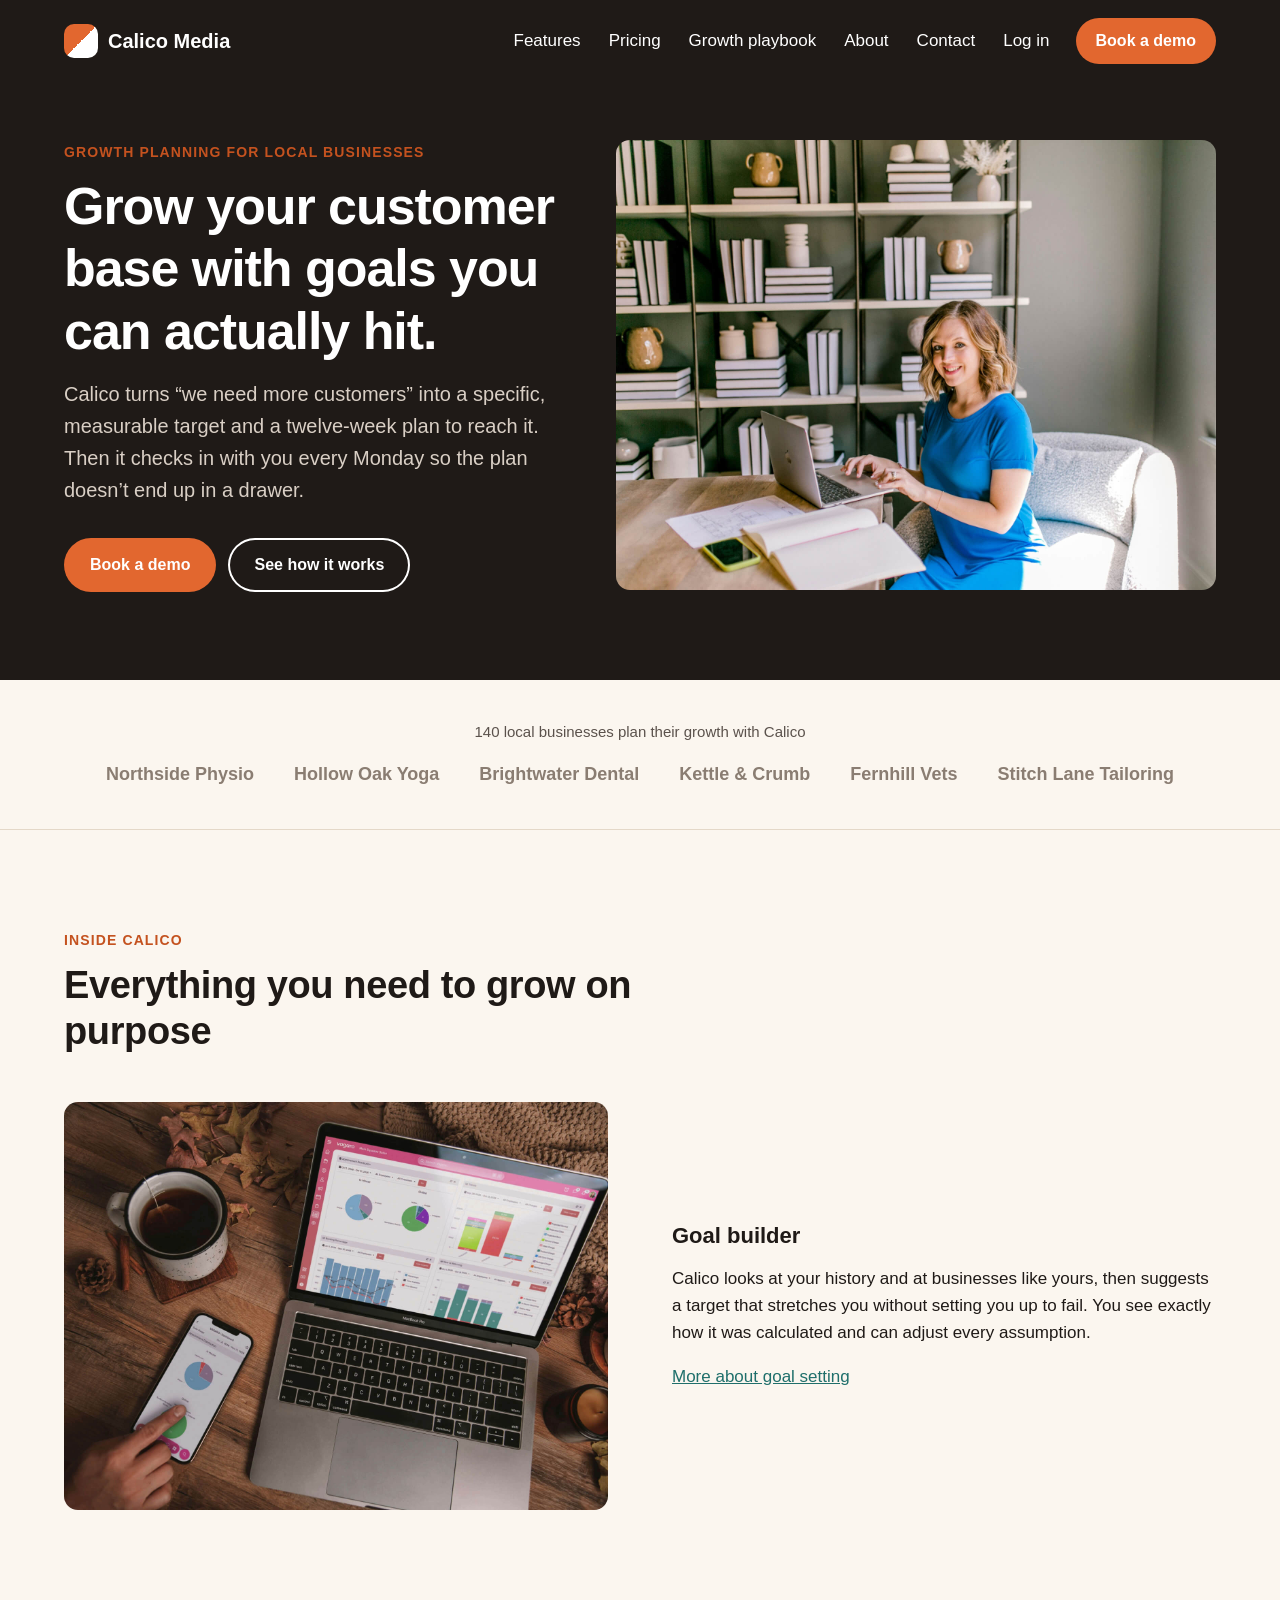
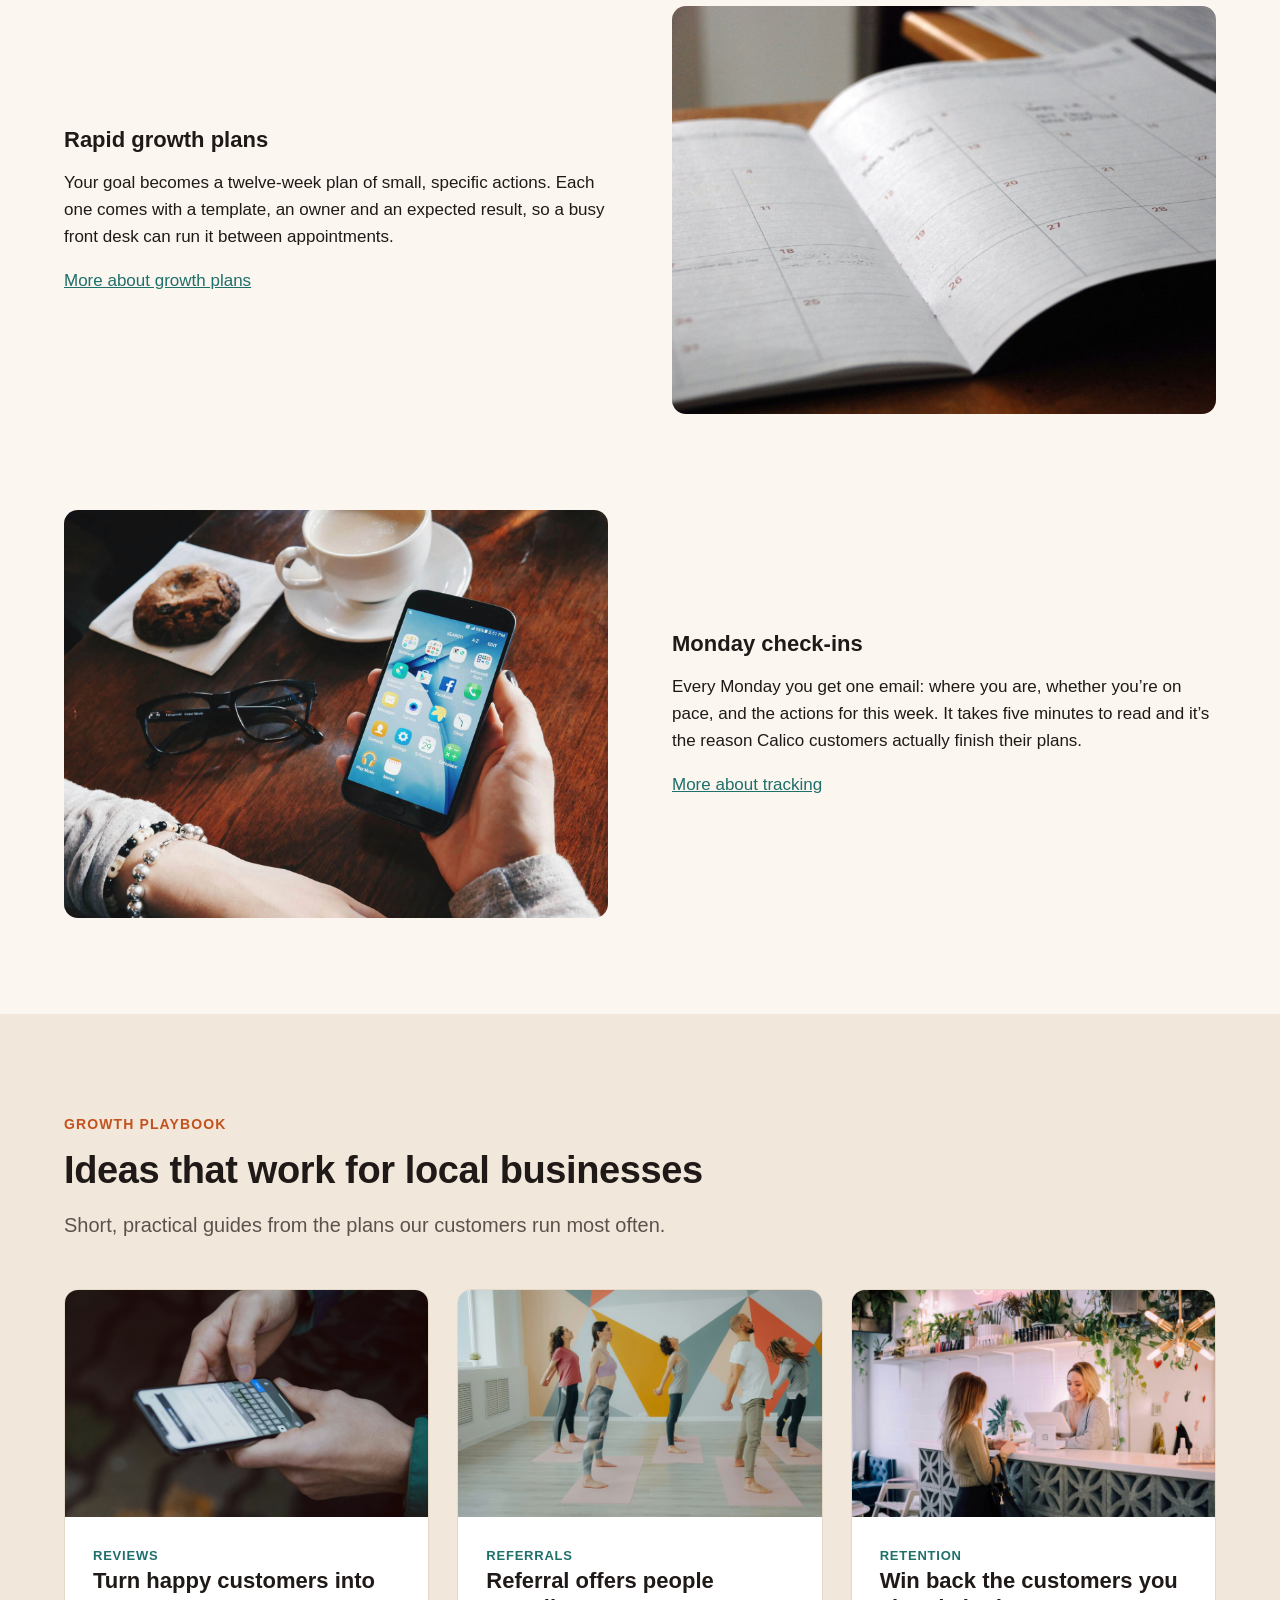
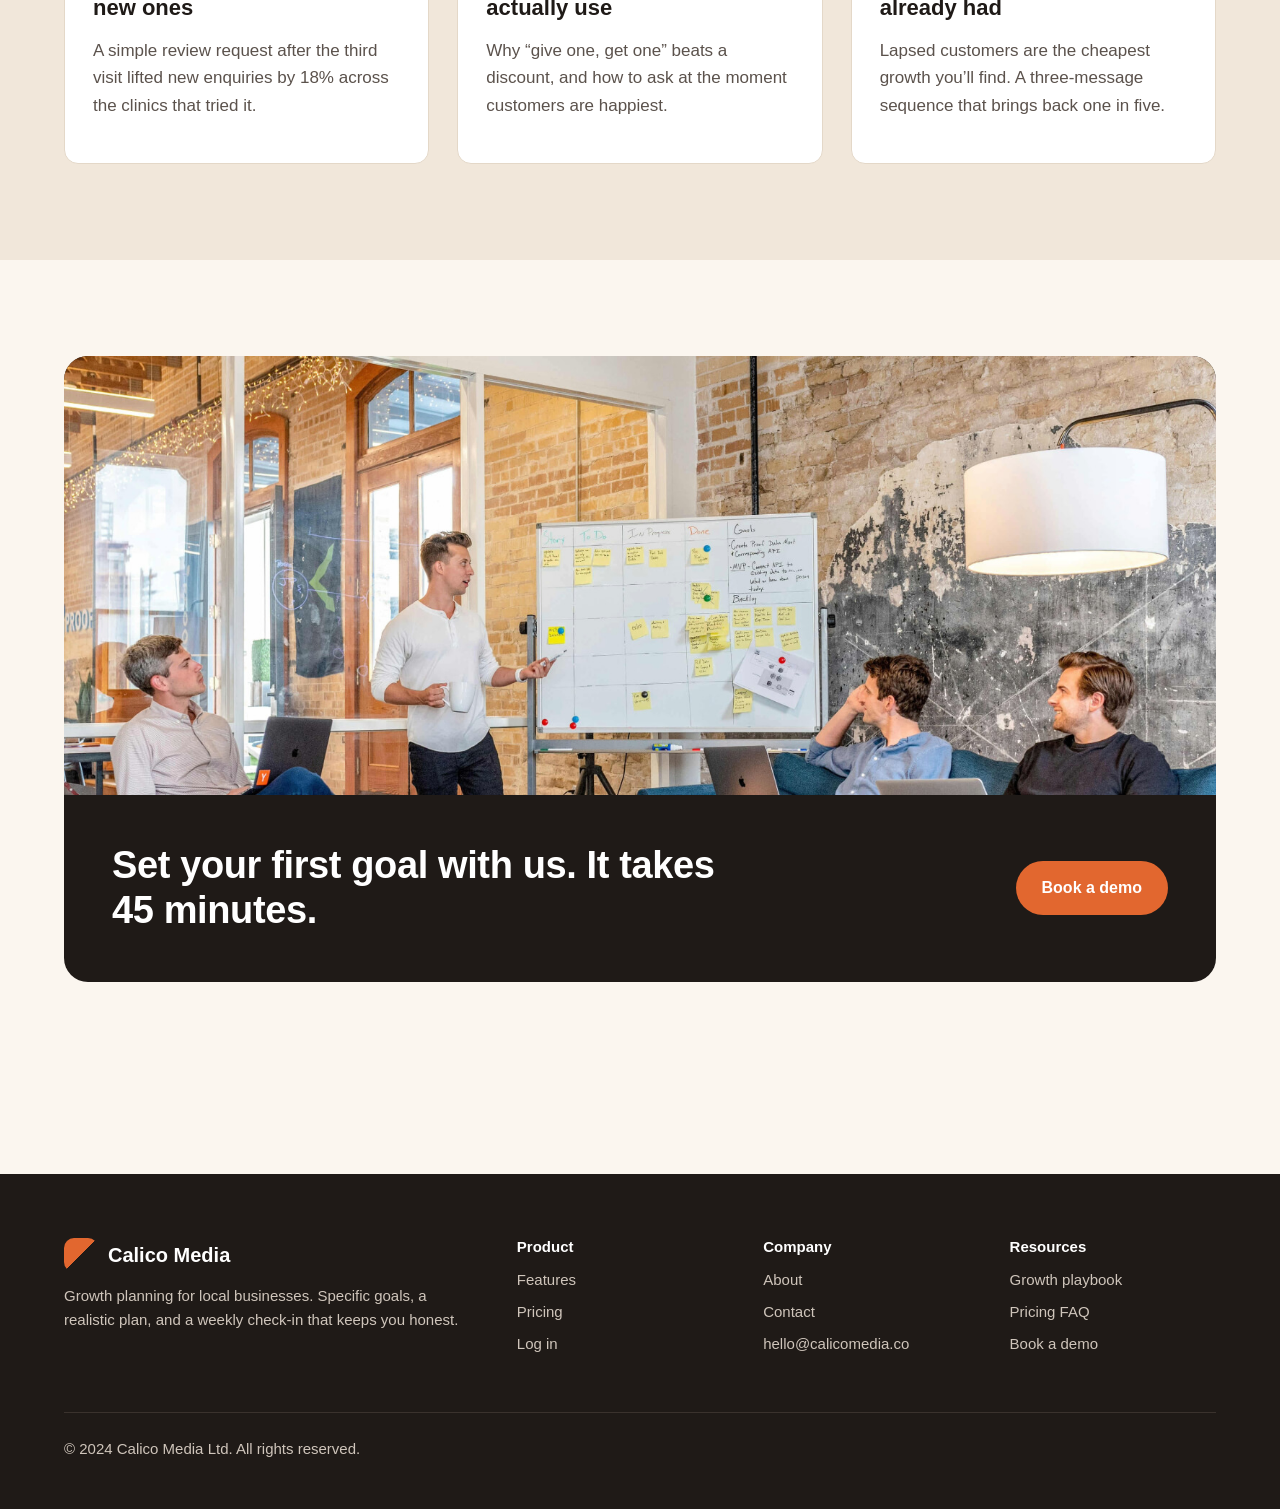
==== public/index.html @ 65c76f30 "feat:decreases to homepage weight" ====
<!DOCTYPE html>
<html lang="en">
<head>
  <meta charset="utf-8">
  <meta name="viewport" content="width=device-width, initial-scale=1">
  <title>Calico Media | Growth planning for local businesses</title>
  <meta name="description" content="Calico helps local businesses grow their customer base with specific, measurable, realistic goals and a rapid growth plan you can run every week.">
  <!-- <link rel="preconnect" href="https://fonts.googleapis.com"> -->
  <!-- <link rel="preconnect" href="https://fonts.gstatic.com" crossorigin> -->
  <!-- <link href="https://fonts.googleapis.com/css2?family=Inter:wght@100;200;300;400;500;600;700;800;900&display=swap" rel="stylesheet"> -->
  <link rel="stylesheet" href="css/styles.css">
</head>
<body>
  <header class="site-header site-header--home">
    <div class="container">
      <a class="logo" href="index.html"><span class="logo-mark"></span>Calico Media</a>
      <nav aria-label="Main">
        <ul class="nav-links">
          <li><a href="features.html">Features</a></li>
          <li><a href="pricing.html">Pricing</a></li>
          <li><a href="#playbook">Growth playbook</a></li>
          <li><a href="about.html">About</a></li>
          <li><a href="contact.html">Contact</a></li>
          <li><a href="https://app.calicomedia.co/login">Log in</a></li>
          <li><a class="btn" href="contact.html">Book a demo</a></li>
        </ul>
      </nav>
    </div>
  </header>

  <main>
    <section class="hero">
      <div class="container hero-inner">
        <div class="hero-text">
          <span class="eyebrow">Growth planning for local businesses</span>
          <h1>Grow your customer base with goals you can actually hit.</h1>
          <p class="lead">Calico turns &ldquo;we need more customers&rdquo; into a specific, measurable target and a twelve-week plan to reach it. Then it checks in with you every Monday so the plan doesn&rsquo;t end up in a drawer.</p>
          <div class="hero-actions">
            <a class="btn" href="contact.html">Book a demo</a>
            <a class="btn btn--ghost" href="features.html">See how it works</a>
          </div>
        </div>
        <div class="hero-media">
          <img 
          class="hero-image" 
          src="images/hero-weekly-plan-1600.jpg" 
          srcset="images/hero-weekly-plan-400.jpg 400w,
                  images/hero-weekly-plan-800.jpg 800w,
                  images/hero-weekly-plan-1200.jpg 1200w,
                  images/hero-weekly-plan-1600.jpg 1600w" 
          
          alt="A business owner at her desk with a laptop and an open planner">
        </div>
      </div>
    </section>

    <section class="trust">
      <div class="container">
        <p>140 local businesses plan their growth with Calico</p>
        <ul class="trust-list">
          <li>Northside Physio</li>
          <li>Hollow Oak Yoga</li>
          <li>Brightwater Dental</li>
          <li>Kettle &amp; Crumb</li>
          <li>Fernhill Vets</li>
          <li>Stitch Lane Tailoring</li>
        </ul>
      </div>
    </section>

    <section class="section">
      <div class="container">
        <div class="section-intro">
          <span class="eyebrow">Inside Calico</span>
          <h2>Everything you need to grow on purpose</h2>
        </div>

        <div class="feature-row">
          <div class="feature-media">
            <img 
            src="images/feature-goal-builder-1600.jpg" 
            srcset="images/feature-goal-builder-400.jpg 400w,
                    images/feature-goal-builder-800.jpg 800w,
                    images/feature-goal-builder-1200.jpg 1200w,
                    images/feature-goal-builder-1600.jpg 1600w" 
            
            loading="lazy" 
            alt="Growth charts on a laptop and phone beside a cup of tea">
          </div>
          <div>
            <h3>Goal builder</h3>
            <p>Calico looks at your history and at businesses like yours, then suggests a target that stretches you without setting you up to fail. You see exactly how it was calculated and can adjust every assumption.</p>
            <a href="features.html">More about goal setting</a>
          </div>
        </div>

        <div class="feature-row feature-row--reverse">
          <div class="feature-media">
            <img
             src="images/feature-growth-plan-1600.jpg"
             srcset="images/feature-growth-plan-400.jpg 400w,
                     images/feature-growth-plan-800.jpg 800w,
                     images/feature-growth-plan-1200.jpg 1200w,
                     images/feature-growth-plan-1600.jpg 1600w" 
             
             loading="lazy" 
             alt="An open planner showing the weeks ahead">
          </div>
          <div>
            <h3>Rapid growth plans</h3>
            <p>Your goal becomes a twelve-week plan of small, specific actions. Each one comes with a template, an owner and an expected result, so a busy front desk can run it between appointments.</p>
            <a href="features.html">More about growth plans</a>
          </div>
        </div>

        <div class="feature-row">
          <div class="feature-media">
            <img 
            src="images/feature-monday-checkin-1600.jpg" 
            srcset="images/feature-monday-checkin-400.jpg 400w,
                    images/feature-monday-checkin-800.jpg 800w,
                    images/feature-monday-checkin-1200.jpg 1200w,
                    images/feature-monday-checkin-1600.jpg 1600w" 
            
            loading="lazy" 
            alt="Checking a phone over coffee on a Monday morning">
          </div>
          <div>
            <h3>Monday check-ins</h3>
            <p>Every Monday you get one email: where you are, whether you&rsquo;re on pace, and the actions for this week. It takes five minutes to read and it&rsquo;s the reason Calico customers actually finish their plans.</p>
            <a href="features.html">More about tracking</a>
          </div>
        </div>
      </div>
    </section>

    <section class="section section--sand" id="playbook">
      <div class="container">
        <div class="section-intro">
          <span class="eyebrow">Growth playbook</span>
          <h2>Ideas that work for local businesses</h2>
          <p class="lead">Short, practical guides from the plans our customers run most often.</p>
        </div>
        <div class="playbook-grid">
          <article class="card">
            <img 
            src="images/playbook-reviews-1600.jpg" 
            srcset="images/playbook-reviews-400.jpg 400w,
                    images/playbook-reviews-800.jpg 800w,
                    images/playbook-reviews-1200.jpg 1200w,
                    images/playbook-reviews-1600.jpg 1600w" 
            
            loading="lazy" 
            alt="A customer typing a review on their phone">
            <div class="card-body">
              <span class="card-tag">Reviews</span>
              <h3>Turn happy customers into new ones</h3>
              <p>A simple review request after the third visit lifted new enquiries by 18% across the clinics that tried it.</p>
            </div>
          </article>
          <article class="card">
            <img 
            src="images/playbook-referrals-1600.jpg" 
            srcset="images/playbook-referrals-400.jpg 400w,
                    images/playbook-referrals-800.jpg 800w,
                    images/playbook-referrals-1200.jpg 1200w,
                    images/playbook-referrals-1600.jpg 1600w"
            
            loading="lazy" 
            alt="A group class stretching together in a yoga studio">
            <div class="card-body">
              <span class="card-tag">Referrals</span>
              <h3>Referral offers people actually use</h3>
              <p>Why &ldquo;give one, get one&rdquo; beats a discount, and how to ask at the moment customers are happiest.</p>
            </div>
          </article>
          <article class="card">
            <img 
            src="images/playbook-rebooking-1600.jpg" 
            srcset="images/playbook-rebooking-400.jpg 400w,
                    images/playbook-rebooking-800.jpg 800w,
                    images/playbook-rebooking-1200.jpg 1200w,
                    images/playbook-rebooking-1600.jpg 1600w"
            
            loading="lazy" 
            alt="A customer at the front desk booking her next visit">
            <div class="card-body">
              <span class="card-tag">Retention</span>
              <h3>Win back the customers you already had</h3>
              <p>Lapsed customers are the cheapest growth you&rsquo;ll find. A three-message sequence that brings back one in five.</p>
            </div>
          </article>
        </div>
      </div>
    </section>

    <section class="section">
      <div class="container">
        <div class="cta-band">
          <img 
          src="images/team-workshop-1600.jpg" 
          srcset="images/team-workshop-400.jpg 400w,
                  images/team-workshop-800.jpg 800w,
                  images/team-workshop-1200.jpg 1200w,
                  images/team-workshop-1600.jpg 1600w"
          
          loading="lazy" 
          alt="The Calico Media team planning around a whiteboard">
          <div class="cta-body">
            <h2>Set your first goal with us. It takes 45 minutes.</h2>
            <a class="btn" href="contact.html">Book a demo</a>
          </div>
        </div>
      </div>
    </section>
  </main>

  <footer class="site-footer">
    <div class="container">
      <div class="footer-grid">
        <div>
          <a class="logo" href="index.html"><span class="logo-mark"></span>Calico Media</a>
          <p>Growth planning for local businesses. Specific goals, a realistic plan, and a weekly check-in that keeps you honest.</p>
        </div>
        <div>
          <h4>Product</h4>
          <ul>
            <li><a href="features.html">Features</a></li>
            <li><a href="pricing.html">Pricing</a></li>
            <li><a href="https://app.calicomedia.co/login">Log in</a></li>
          </ul>
        </div>
        <div>
          <h4>Company</h4>
          <ul>
            <li><a href="about.html">About</a></li>
            <li><a href="contact.html">Contact</a></li>
            <li><a href="mailto:hello@calicomedia.co">hello@calicomedia.co</a></li>
          </ul>
        </div>
        <div>
          <h4>Resources</h4>
          <ul>
            <li><a href="index.html#playbook">Growth playbook</a></li>
            <li><a href="pricing.html#faq">Pricing FAQ</a></li>
            <li><a href="contact.html">Book a demo</a></li>
          </ul>
        </div>
      </div>
      <div class="footer-bottom">
        <p>&copy; 2024 Calico Media Ltd. All rights reserved.</p>
      </div>
    </div>
  </footer>
</body>
</html>
---- public/css/styles.css ----
/* Calico Media marketing site */

@font-face {
  font-family: 'Inter';
  src: url('/Fonts/Inter-VariableFont_opsz,wght.ttf'),
       url('/Fonts/Inter-Italic-VariableFont_opsz,wght.ttf');
  font-weight: normal;
  font-style: normal;
}

/* Work-Experience-1\public\Fonts\Inter-VariableFont_opsz,wght.ttf */

:root {
  --ink: #1f1a17;
  --ink-soft: #5b524c;
  --cream: #fbf6ef;
  --sand: #f1e7da;
  --white: #ffffff;
  --orange: #e2672f;
  --orange-dark: #c4521f;
  --teal: #1f6f6b;
  --line: #e4d8c8;
  --radius: 14px;
}

*,
*::before,
*::after {
  box-sizing: border-box;
}

body {
  margin: 0;
  font-family: 'Inter', sans-serif;
  font-weight: 400;
  font-size: 17px;
  line-height: 1.6;
  color: var(--ink);
  background: var(--cream);
}

h1,
h2,
h3,
h4 {
  font-weight: 700;
  line-height: 1.2;
  margin: 0 0 16px;
}

h1 {
  font-size: 52px;
  letter-spacing: -0.02em;
}

h2 {
  font-size: 38px;
  letter-spacing: -0.01em;
}

h3 {
  font-size: 22px;
}

p {
  margin: 0 0 16px;
}

a {
  color: var(--teal);
}

img {
  max-width: 100%;
}

.container {
  max-width: 1200px;
  margin: 0 auto;
  padding: 0 24px;
}

.section {
  padding: 96px 0;
}

.section--sand {
  background: var(--sand);
}

.eyebrow {
  display: inline-block;
  font-size: 14px;
  font-weight: 700;
  letter-spacing: 0.08em;
  text-transform: uppercase;
  color: var(--orange-dark);
  margin-bottom: 12px;
}

.lead {
  font-size: 20px;
  color: var(--ink-soft);
  max-width: 640px;
}

.section-intro {
  max-width: 680px;
  margin-bottom: 48px;
}

.btn {
  display: inline-block;
  padding: 14px 26px;
  border-radius: 999px;
  background: var(--orange);
  color: var(--white);
  font-weight: 700;
  text-decoration: none;
  border: 0;
  font-size: 16px;
  font-family: inherit;
  cursor: pointer;
}

.btn:hover {
  background: var(--orange-dark);
}

.btn--ghost {
  background: transparent;
  color: inherit;
  box-shadow: inset 0 0 0 2px currentColor;
}

.btn--ghost:hover {
  background: rgba(255, 255, 255, 0.1);
}

/* Header */

.site-header {
  background: var(--white);
  border-bottom: 1px solid var(--line);
}

.site-header .container {
  display: flex;
  flex-wrap: wrap;
  align-items: center;
  justify-content: space-between;
  gap: 12px 32px;
  padding-top: 18px;
  padding-bottom: 18px;
}

.logo {
  display: flex;
  align-items: center;
  gap: 10px;
  flex-shrink: 0;
  font-size: 20px;
  font-weight: 700;
  color: var(--ink);
  text-decoration: none;
}

.logo-mark {
  width: 34px;
  height: 34px;
  border-radius: 10px;
  background: linear-gradient(135deg, var(--orange) 0%, var(--orange) 50%, var(--ink) 50%, var(--ink) 100%);
}

.nav-links {
  display: flex;
  flex-wrap: wrap;
  align-items: center;
  gap: 8px 28px;
  list-style: none;
  margin: 0;
  padding: 0;
}

.nav-links a {
  color: var(--ink);
  text-decoration: none;
}

.nav-links a:hover,
.nav-links a[aria-current='page'] {
  color: var(--orange-dark);
}

.site-header--home {
  background: var(--ink);
  border-bottom: 0;
}

.site-header--home .logo,
.site-header--home .nav-links a {
  color: var(--white);
}

.site-header--home .logo-mark {
  background: linear-gradient(135deg, var(--orange) 0%, var(--orange) 50%, var(--white) 50%, var(--white) 100%);
}

.site-header--home .container {
  flex-wrap: nowrap;
}

.site-header--home nav {
  min-width: 0;
}

.site-header--home .nav-links {
  flex-wrap: nowrap;
  gap: 0;
}

.site-header--home .nav-links li {
  min-width: 0;
}

.site-header--home .nav-links a {
  display: block;
  padding: 0 14px;
  white-space: nowrap;
}

.site-header--home .nav-links li:last-child {
  flex-shrink: 0;
}

.site-header--home .nav-links .btn {
  margin-left: 12px;
  padding: 10px 20px;
}

/* Home hero */

.hero {
  background: var(--ink);
  color: var(--white);
  padding: 56px 0 88px;
}

.hero-inner {
  display: flex;
  align-items: center;
  gap: 56px;
}

.hero-text {
  flex: 1;
}

.hero-text .lead {
  color: #d9cfc5;
}

.hero-actions {
  display: flex;
  flex-wrap: wrap;
  gap: 12px;
  margin-top: 32px;
}

.hero-media {
  width: 600px;
  flex-shrink: 0;
}

.hero-image {
  width: 100%;
  aspect-ratio: 4 / 3;
  object-fit: cover;
  border-radius: var(--radius);
  display: block;
}

/* Trust strip */

.trust {
  padding: 40px 0;
  border-bottom: 1px solid var(--line);
  text-align: center;
}

.trust p {
  color: var(--ink-soft);
  font-size: 15px;
}

.trust-list {
  display: flex;
  flex-wrap: wrap;
  justify-content: center;
  gap: 12px 40px;
  list-style: none;
  margin: 0;
  padding: 0;
  font-weight: 700;
  font-size: 18px;
  color: #8a7d72;
}

/* Steps */

.steps {
  display: grid;
  grid-template-columns: repeat(auto-fit, minmax(240px, 1fr));
  gap: 24px;
}

.step {
  background: var(--white);
  border: 1px solid var(--line);
  border-radius: var(--radius);
  padding: 32px;
}

.step-number {
  display: inline-flex;
  align-items: center;
  justify-content: center;
  width: 40px;
  height: 40px;
  border-radius: 50%;
  background: var(--sand);
  color: var(--orange-dark);
  font-weight: 700;
  margin-bottom: 16px;
}

/* Check list */

.check-list {
  list-style: none;
  margin: 24px 0 0;
  padding: 0;
}

.check-list li {
  position: relative;
  padding-left: 32px;
  margin-bottom: 14px;
}

.check-list li::before {
  content: '';
  position: absolute;
  left: 0;
  top: 6px;
  width: 16px;
  height: 16px;
  border-radius: 50%;
  background: var(--teal);
  box-shadow: inset 0 0 0 4px #cfe6e4;
}

/* FAQ */

.faq {
  max-width: 820px;
}

.faq details {
  border-top: 1px solid var(--line);
  padding: 20px 0;
}

.faq details:last-child {
  border-bottom: 1px solid var(--line);
}

.faq summary {
  font-weight: 700;
  font-size: 19px;
  cursor: pointer;
}

.faq details p {
  margin-top: 12px;
  color: var(--ink-soft);
}

/* Feature rows */

.feature-row {
  display: grid;
  grid-template-columns: 1fr 1fr;
  gap: 64px;
  align-items: center;
  margin-bottom: 96px;
}

.feature-row:last-child {
  margin-bottom: 0;
}

.feature-row--reverse .feature-media {
  order: 2;
}

.feature-media img {
  display: block;
  width: 100%;
  aspect-ratio: 4 / 3;
  object-fit: cover;
  border-radius: var(--radius);
}

/* Playbook */

.playbook-grid {
  display: grid;
  grid-template-columns: repeat(auto-fit, minmax(300px, 1fr));
  gap: 28px;
}

/* Card grid */

.card-grid {
  display: grid;
  grid-template-columns: repeat(3, 1fr);
  gap: 28px;
}

.card {
  background: var(--white);
  border: 1px solid var(--line);
  border-radius: var(--radius);
  overflow: hidden;
}

.card img {
  display: block;
  width: 100%;
  aspect-ratio: 16 / 10;
  object-fit: cover;
}

.card-body {
  padding: 24px 28px 28px;
}

.card-body p {
  color: var(--ink-soft);
}

.card-tag {
  font-size: 13px;
  font-weight: 700;
  text-transform: uppercase;
  letter-spacing: 0.06em;
  color: var(--teal);
}

.icon-dot {
  width: 44px;
  height: 44px;
  border-radius: 12px;
  background: var(--sand);
  margin-bottom: 18px;
  position: relative;
}

.icon-dot::after {
  content: '';
  position: absolute;
  inset: 13px;
  border-radius: 50%;
  background: var(--orange);
}

/* CTA band */

.cta-band {
  background: var(--ink);
  color: var(--white);
  border-radius: 24px;
  overflow: hidden;
}

.cta-band img {
  display: block;
  width: 100%;
  aspect-ratio: 21 / 8;
  object-fit: cover;
}

.cta-body {
  padding: 48px;
  display: flex;
  flex-wrap: wrap;
  align-items: center;
  justify-content: space-between;
  gap: 24px;
}

.cta-body h2 {
  margin: 0;
  max-width: 620px;
}

/* Page header (inner pages) */

.page-header {
  padding: 80px 0 56px;
  border-bottom: 1px solid var(--line);
}

/* Pricing */

.pricing-grid {
  display: grid;
  grid-template-columns: repeat(auto-fit, minmax(260px, 1fr));
  gap: 24px;
  align-items: stretch;
}

.pricing-card {
  background: var(--white);
  border: 1px solid var(--line);
  border-radius: var(--radius);
  padding: 36px 32px;
  display: flex;
  flex-direction: column;
}

.pricing-card--featured {
  border: 2px solid var(--orange);
  box-shadow: 0 24px 48px rgba(226, 103, 47, 0.14);
}

.plan-badge {
  align-self: flex-start;
  font-size: 13px;
  font-weight: 700;
  background: var(--orange);
  color: var(--white);
  border-radius: 999px;
  padding: 4px 12px;
  margin-bottom: 16px;
}

.price {
  font-size: 48px;
  font-weight: 700;
  margin: 8px 0 4px;
}

.price small {
  font-size: 17px;
  font-weight: 400;
  color: var(--ink-soft);
}

.pricing-card .check-list {
  flex: 1;
  margin-bottom: 28px;
}

.pricing-card .btn {
  text-align: center;
}

.pricing-note {
  margin-top: 32px;
  color: var(--ink-soft);
  font-size: 15px;
}

/* About */

.stats {
  display: grid;
  grid-template-columns: repeat(auto-fit, minmax(160px, 1fr));
  gap: 16px;
}

.stat {
  background: var(--white);
  border: 1px solid var(--line);
  border-radius: var(--radius);
  padding: 28px 20px;
}

.stat-number {
  display: block;
  font-size: 48px;
  font-weight: 700;
  color: var(--orange-dark);
}

.stat-label {
  display: block;
  font-size: 15px;
  color: var(--ink-soft);
}

.prose {
  max-width: 720px;
}

.team-grid {
  display: grid;
  grid-template-columns: repeat(auto-fit, minmax(220px, 1fr));
  gap: 24px;
}

.person {
  background: var(--white);
  border: 1px solid var(--line);
  border-radius: var(--radius);
  padding: 28px;
}

.avatar {
  width: 56px;
  height: 56px;
  border-radius: 50%;
  background: var(--sand);
  color: var(--orange-dark);
  display: flex;
  align-items: center;
  justify-content: center;
  font-weight: 700;
  margin-bottom: 16px;
}

.person p {
  color: var(--ink-soft);
  font-size: 15px;
  margin: 0;
}

/* Contact */

.contact-layout {
  display: grid;
  grid-template-columns: 3fr 2fr;
  gap: 64px;
}

.contact-form label {
  display: block;
  font-weight: 700;
  margin-bottom: 6px;
}

.contact-form input,
.contact-form textarea {
  display: block;
  width: 100%;
  font: inherit;
  padding: 12px 14px;
  border: 1px solid var(--line);
  border-radius: 10px;
  background: var(--white);
  margin-bottom: 20px;
}

.contact-form textarea {
  min-height: 160px;
  resize: vertical;
}

.form-status {
  margin-top: 16px;
  font-weight: 700;
}

.form-status--success {
  color: var(--teal);
}

.form-status--error {
  color: #b3261e;
}

.contact-aside {
  background: var(--white);
  border: 1px solid var(--line);
  border-radius: var(--radius);
  padding: 32px;
  align-self: start;
}

.contact-aside h3 {
  font-size: 18px;
  margin-top: 24px;
  margin-bottom: 6px;
}

.contact-aside h3:first-child {
  margin-top: 0;
}

.contact-aside p {
  color: var(--ink-soft);
  margin: 0;
}

/* Footer */

.site-footer {
  background: var(--ink);
  color: #cfc5bb;
  padding: 64px 0 32px;
  margin-top: 96px;
  font-size: 15px;
}

.footer-grid {
  display: grid;
  grid-template-columns: 2fr 1fr 1fr 1fr;
  gap: 40px;
}

.site-footer h4 {
  color: var(--white);
  font-size: 15px;
  margin-bottom: 12px;
}

.site-footer ul {
  list-style: none;
  margin: 0;
  padding: 0;
}

.site-footer li {
  margin-bottom: 8px;
}

.site-footer a {
  color: #cfc5bb;
  text-decoration: none;
}

.site-footer a:hover {
  color: var(--white);
}

.site-footer .logo {
  color: var(--white);
  margin-bottom: 12px;
}

.footer-bottom {
  border-top: 1px solid #3a322d;
  margin-top: 48px;
  padding-top: 24px;
}

@media (max-width: 980px) {
  .hero-inner {
    flex-direction: column-reverse;
  }

  .hero-media {
    width: 100%;
  }

  .site-header--home .nav-links {
    justify-content: center;
  }

  .site-header--home .container {
    flex-wrap: wrap;
  }

  .site-header--home .nav-links a {
    padding: 8px 14px;
  }
  
  .site-header--home .nav-links {
    flex-wrap: wrap;
  }
}

@media (max-width: 768px) {
  h1 {
    font-size: 40px;
  }

  h2 {
    font-size: 30px;
  }

  .section {
    padding: 64px 0;
  }

  .feature-row {
    grid-template-columns: 1fr;
    gap: 32px;
    margin-bottom: 64px;
  }

  .feature-row--reverse .feature-media {
    order: 0;
  }

  .card-grid {
    grid-template-columns: repeat(2, 1fr);
  }

  .contact-layout {
    grid-template-columns: 1fr;
    gap: 40px;
  }

  .footer-grid {
    grid-template-columns: 1fr 1fr;
  }

  /* .playbook-grid {
    display: flex;
    flex-direction: column;
  } */

  .card-tag {
    display: flex;
    margin-bottom: 8px;
  }
}

@media (max-width: 480px) {
  h1 {
    font-size: 34px;
  }

  .card-grid {
    grid-template-columns: 1fr;
  }

  .cta-body {
    padding: 32px 24px;
  }

  .footer-grid {
    grid-template-columns: 1fr;
  }
}
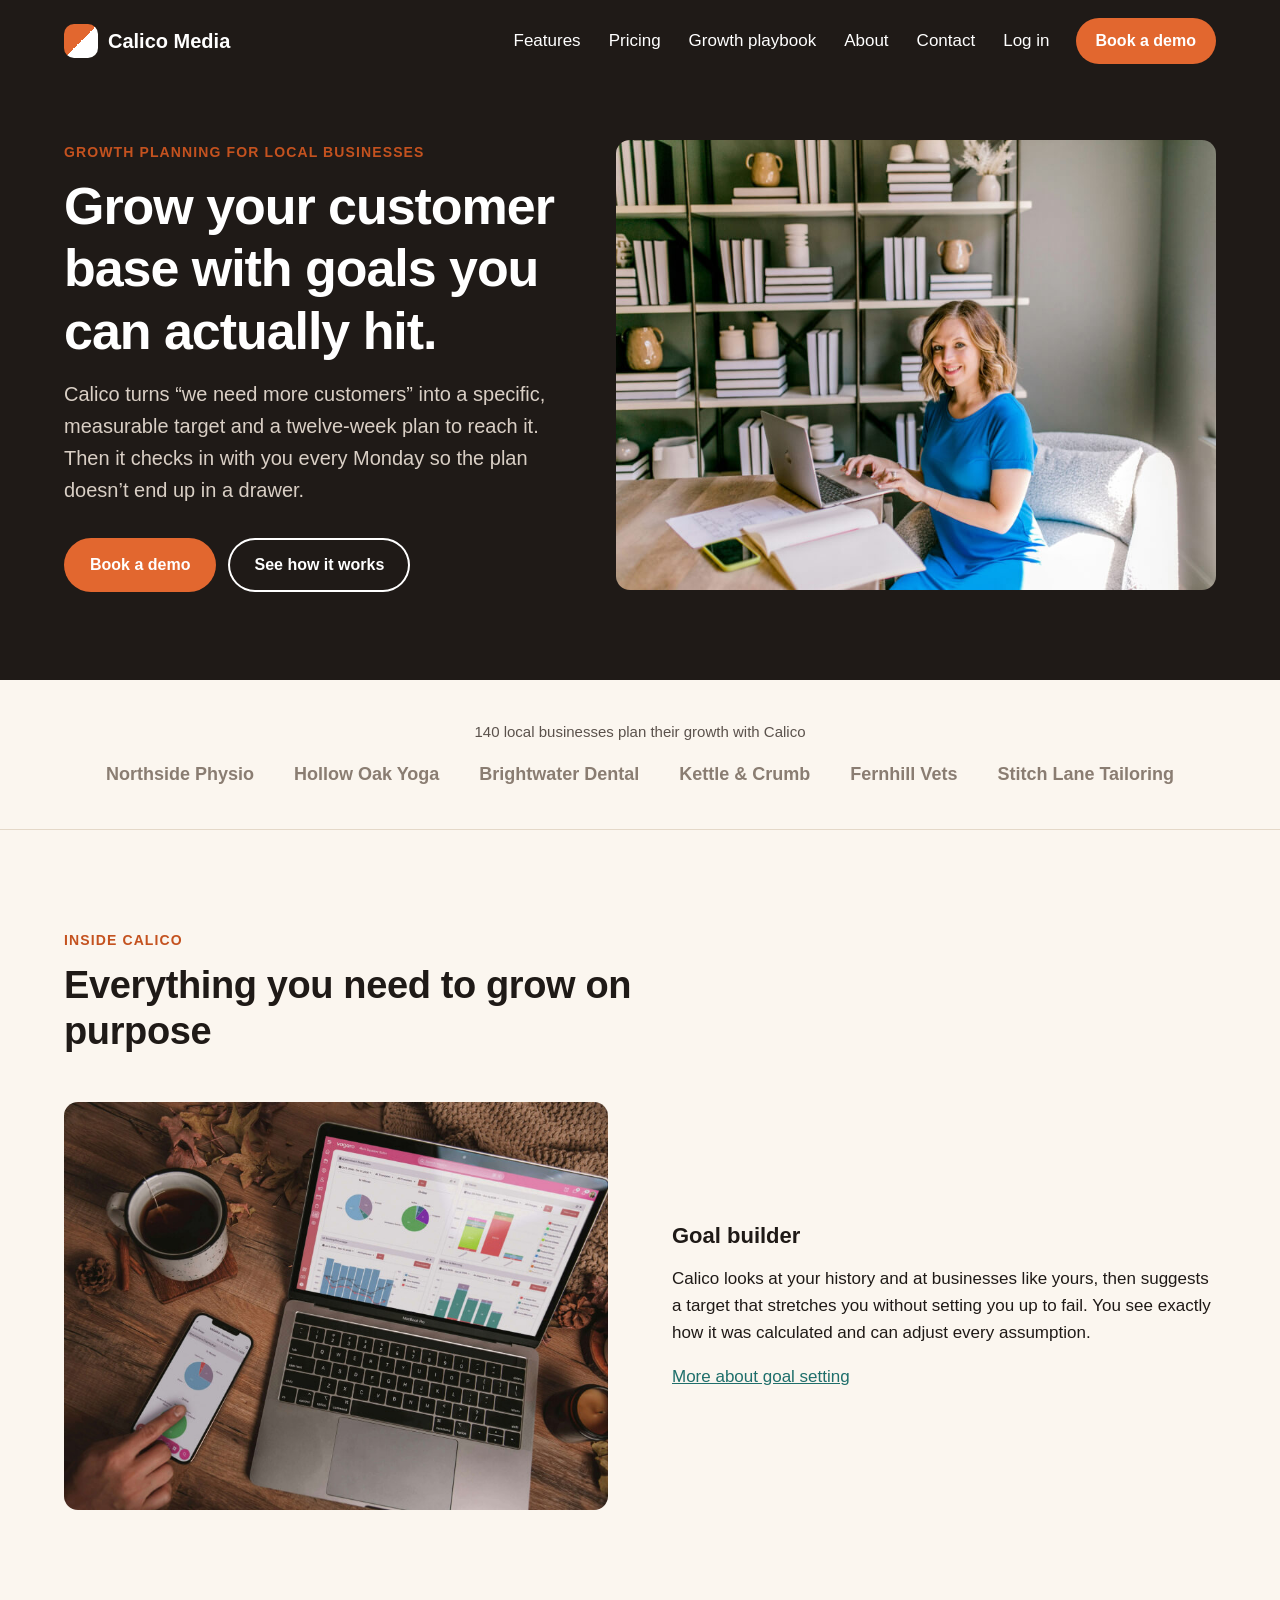
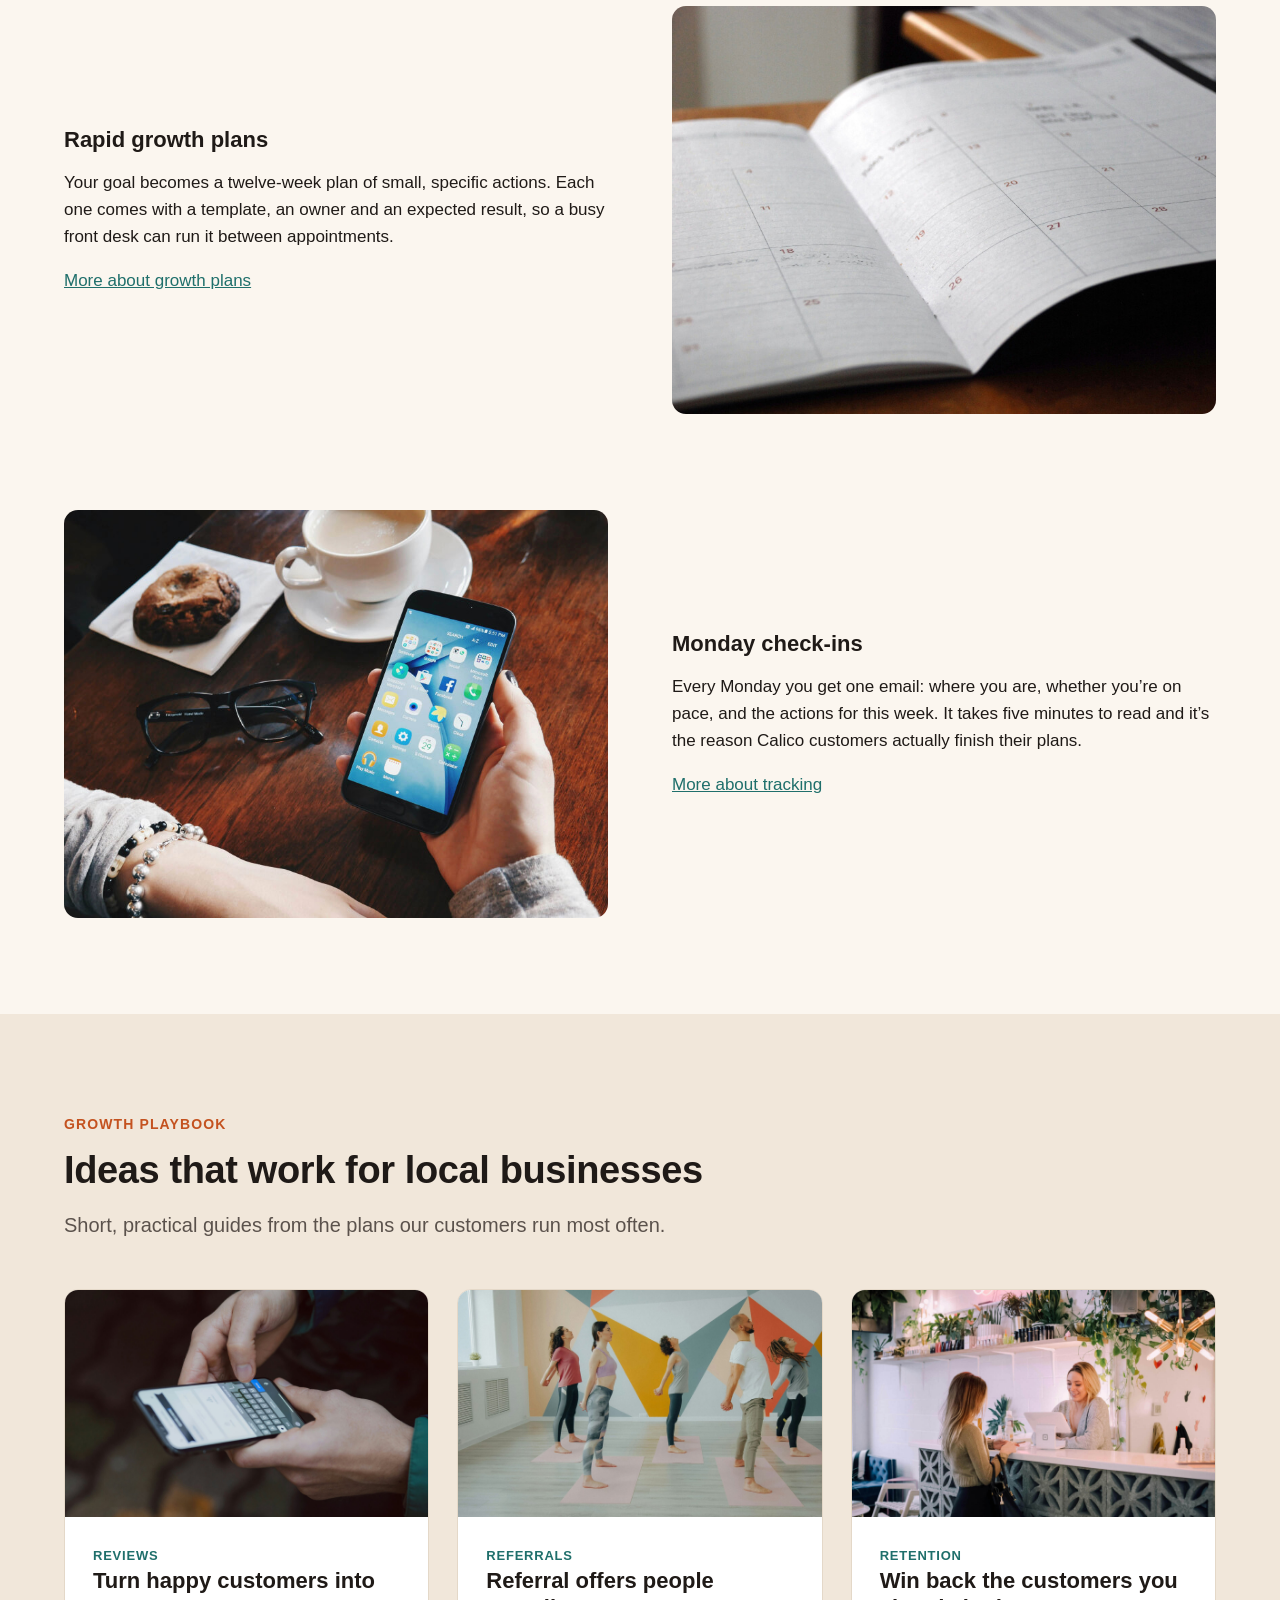
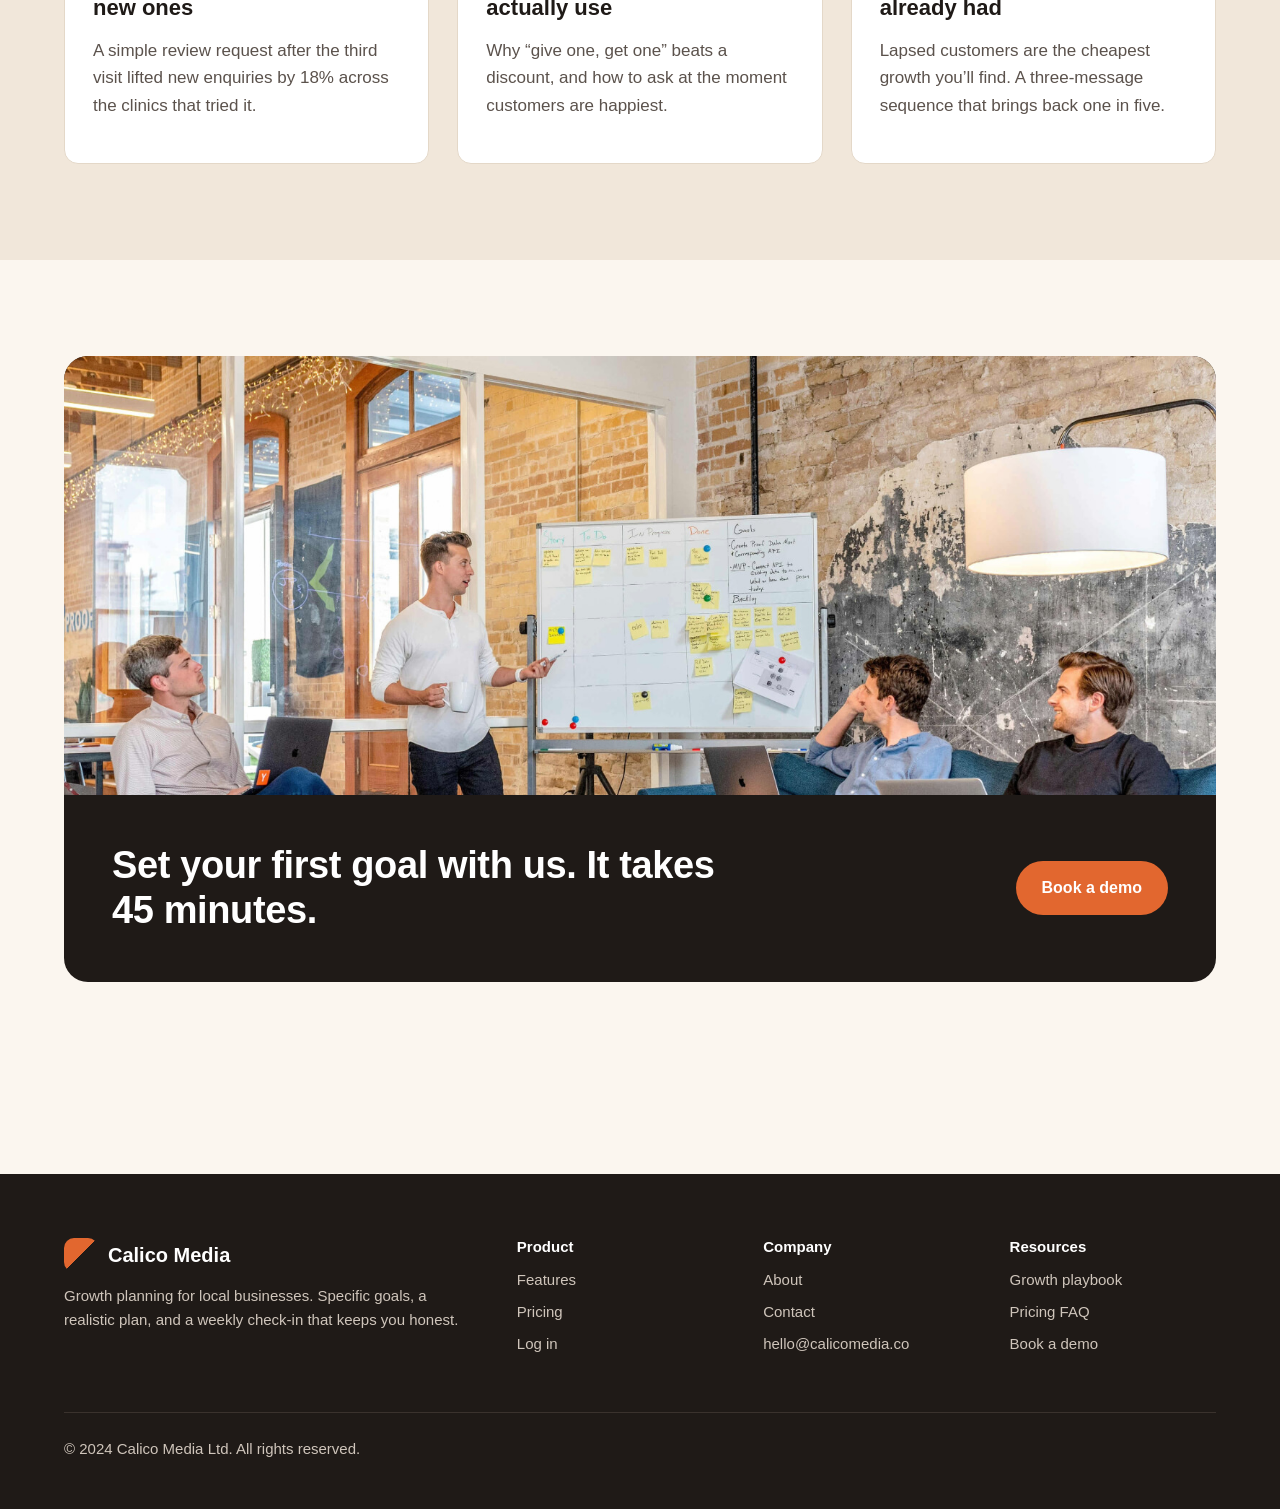
==== commit 52a0d519: "feat: renamed honeypot and fixed button" ====
--- a/public/index.html
+++ b/public/index.html
@@ -48,7 +48,7 @@
                   images/hero-weekly-plan-800.jpg 800w,
                   images/hero-weekly-plan-1200.jpg 1200w,
                   images/hero-weekly-plan-1600.jpg 1600w" 
-          
+          sizes="(max-width: 768px) 100vw, 600px"
           alt="A business owner at her desk with a laptop and an open planner">
         </div>
       </div>
@@ -83,7 +83,7 @@
                     images/feature-goal-builder-800.jpg 800w,
                     images/feature-goal-builder-1200.jpg 1200w,
                     images/feature-goal-builder-1600.jpg 1600w" 
-            
+            sizes="(max-width: 768px) 100vw, 568px"
             loading="lazy" 
             alt="Growth charts on a laptop and phone beside a cup of tea">
           </div>
@@ -102,7 +102,7 @@
                      images/feature-growth-plan-800.jpg 800w,
                      images/feature-growth-plan-1200.jpg 1200w,
                      images/feature-growth-plan-1600.jpg 1600w" 
-             
+             sizes="(max-width: 768px) 100vw, 568px"
              loading="lazy" 
              alt="An open planner showing the weeks ahead">
           </div>
@@ -121,7 +121,7 @@
                     images/feature-monday-checkin-800.jpg 800w,
                     images/feature-monday-checkin-1200.jpg 1200w,
                     images/feature-monday-checkin-1600.jpg 1600w" 
-            
+            sizes="(max-width: 768px) 100vw, 568px"
             loading="lazy" 
             alt="Checking a phone over coffee on a Monday morning">
           </div>
@@ -149,7 +149,7 @@
                     images/playbook-reviews-800.jpg 800w,
                     images/playbook-reviews-1200.jpg 1200w,
                     images/playbook-reviews-1600.jpg 1600w" 
-            
+            sizes="(max-width: 768px) 100vw"
             loading="lazy" 
             alt="A customer typing a review on their phone">
             <div class="card-body">
@@ -165,7 +165,7 @@
                     images/playbook-referrals-800.jpg 800w,
                     images/playbook-referrals-1200.jpg 1200w,
                     images/playbook-referrals-1600.jpg 1600w"
-            
+            sizes="(max-width: 768px) 100vw"
             loading="lazy" 
             alt="A group class stretching together in a yoga studio">
             <div class="card-body">
@@ -181,7 +181,7 @@
                     images/playbook-rebooking-800.jpg 800w,
                     images/playbook-rebooking-1200.jpg 1200w,
                     images/playbook-rebooking-1600.jpg 1600w"
-            
+            sizes="(max-width: 768px) 100vw"
             loading="lazy" 
             alt="A customer at the front desk booking her next visit">
             <div class="card-body">
@@ -203,7 +203,7 @@
                   images/team-workshop-800.jpg 800w,
                   images/team-workshop-1200.jpg 1200w,
                   images/team-workshop-1600.jpg 1600w"
-          
+          sizes="(max-width: 768px) 100vw"
           loading="lazy" 
           alt="The Calico Media team planning around a whiteboard">
           <div class="cta-body">
--- a/public/css/styles.css
+++ b/public/css/styles.css
@@ -704,6 +704,10 @@
   margin: 0;
 }
 
+#website {
+  display: none;
+}
+
 /* Footer */
 
 .site-footer {
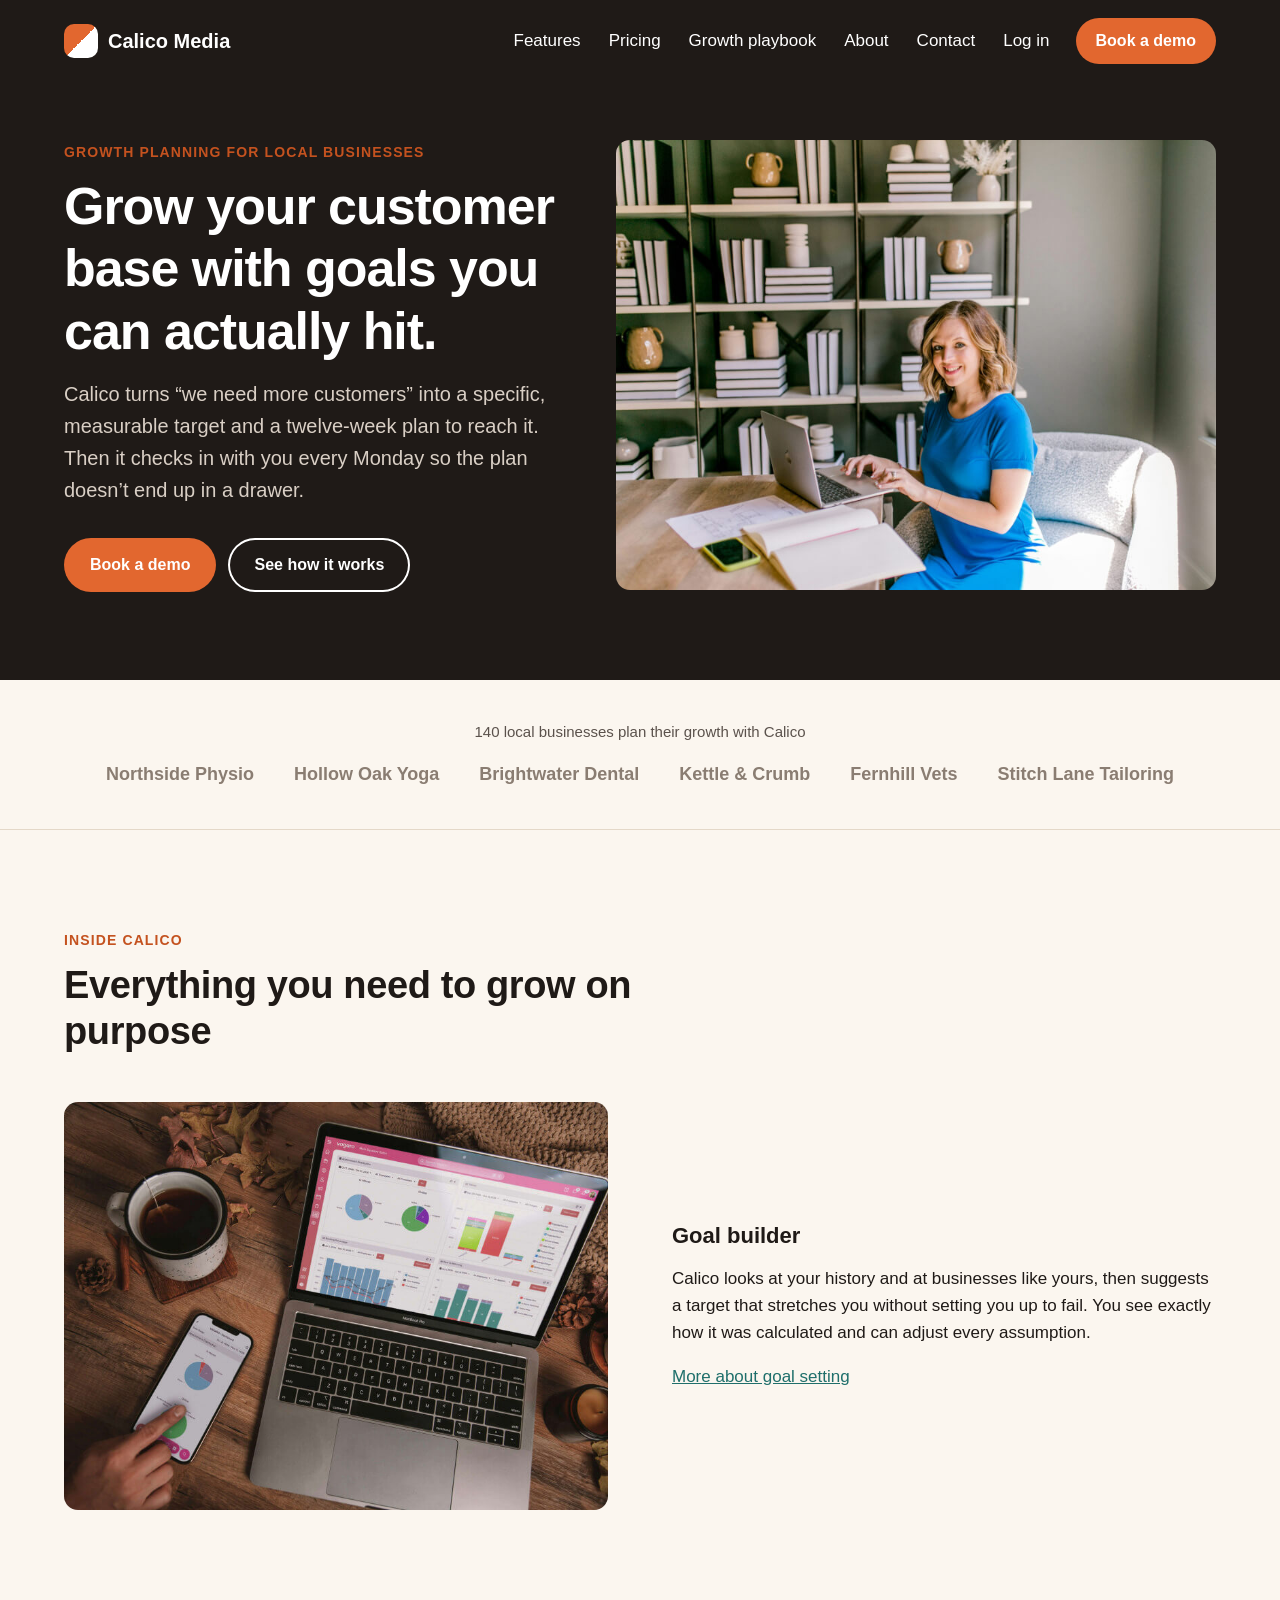
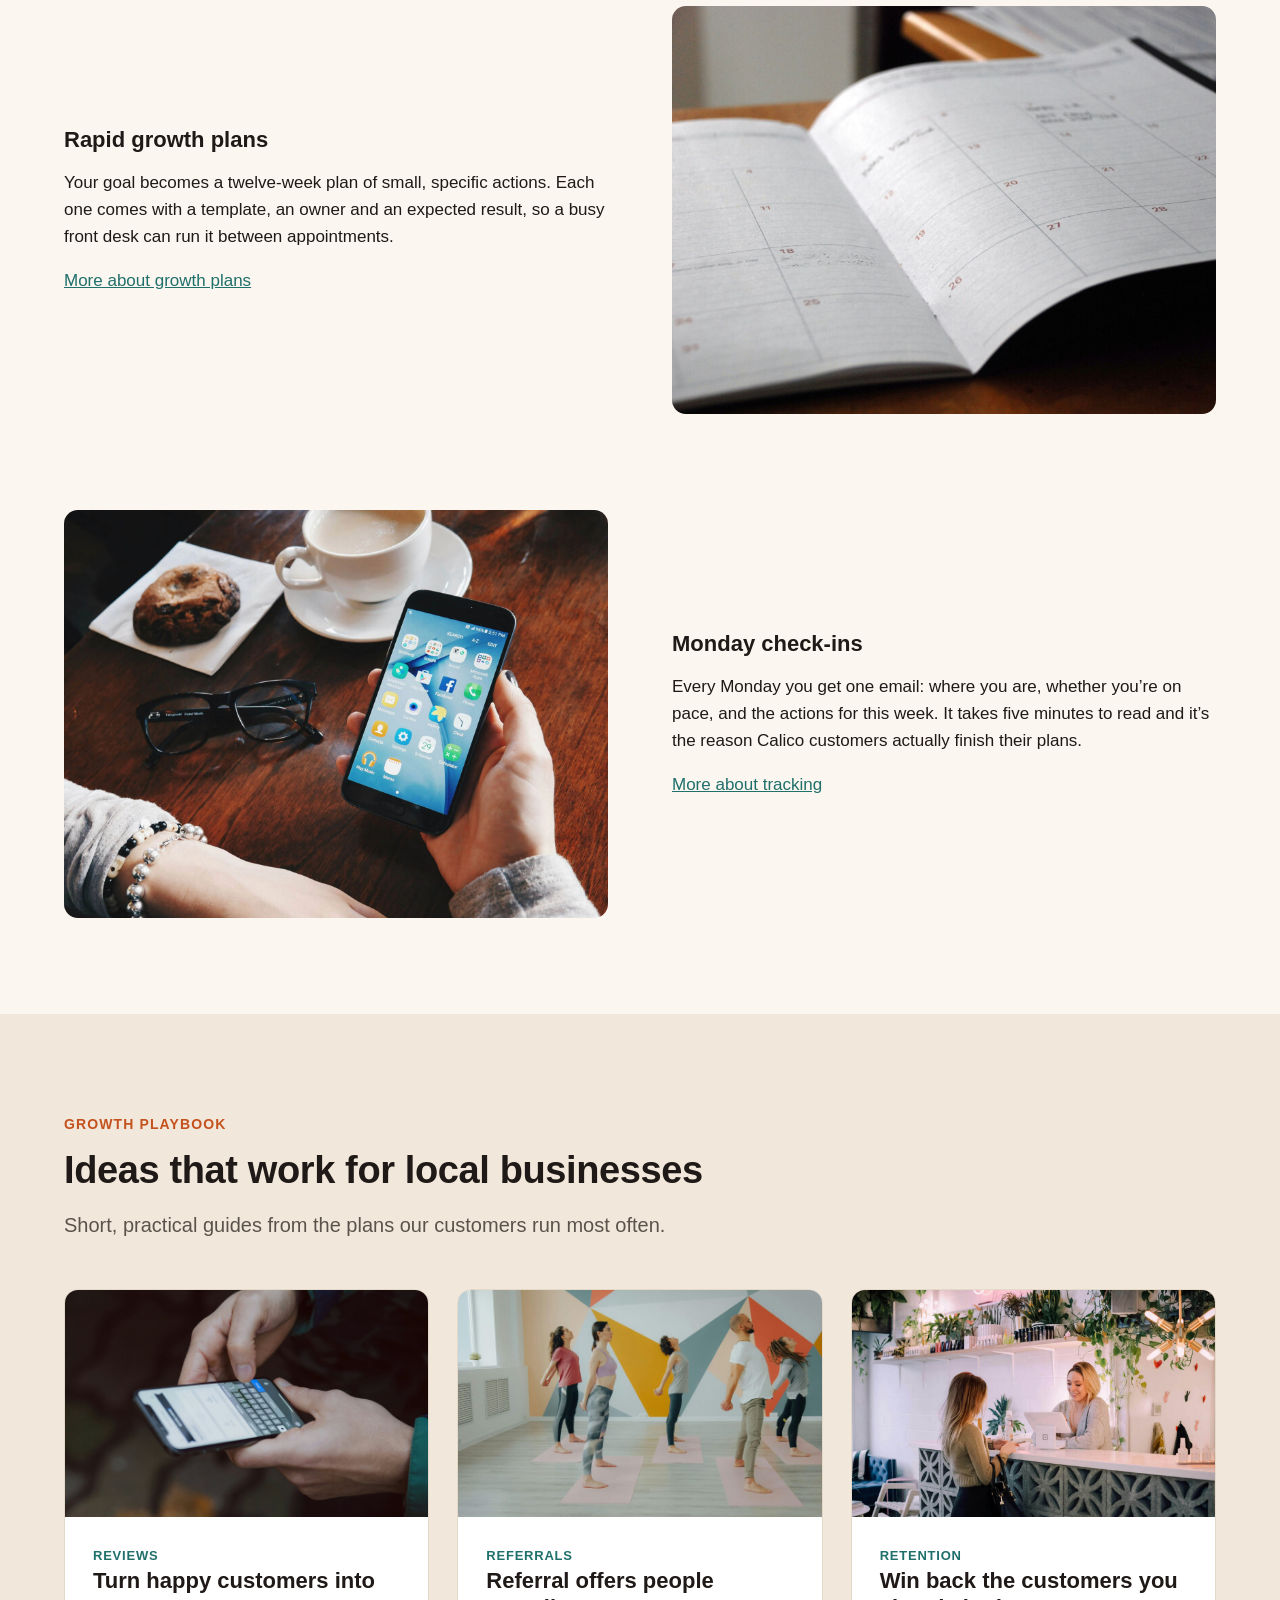
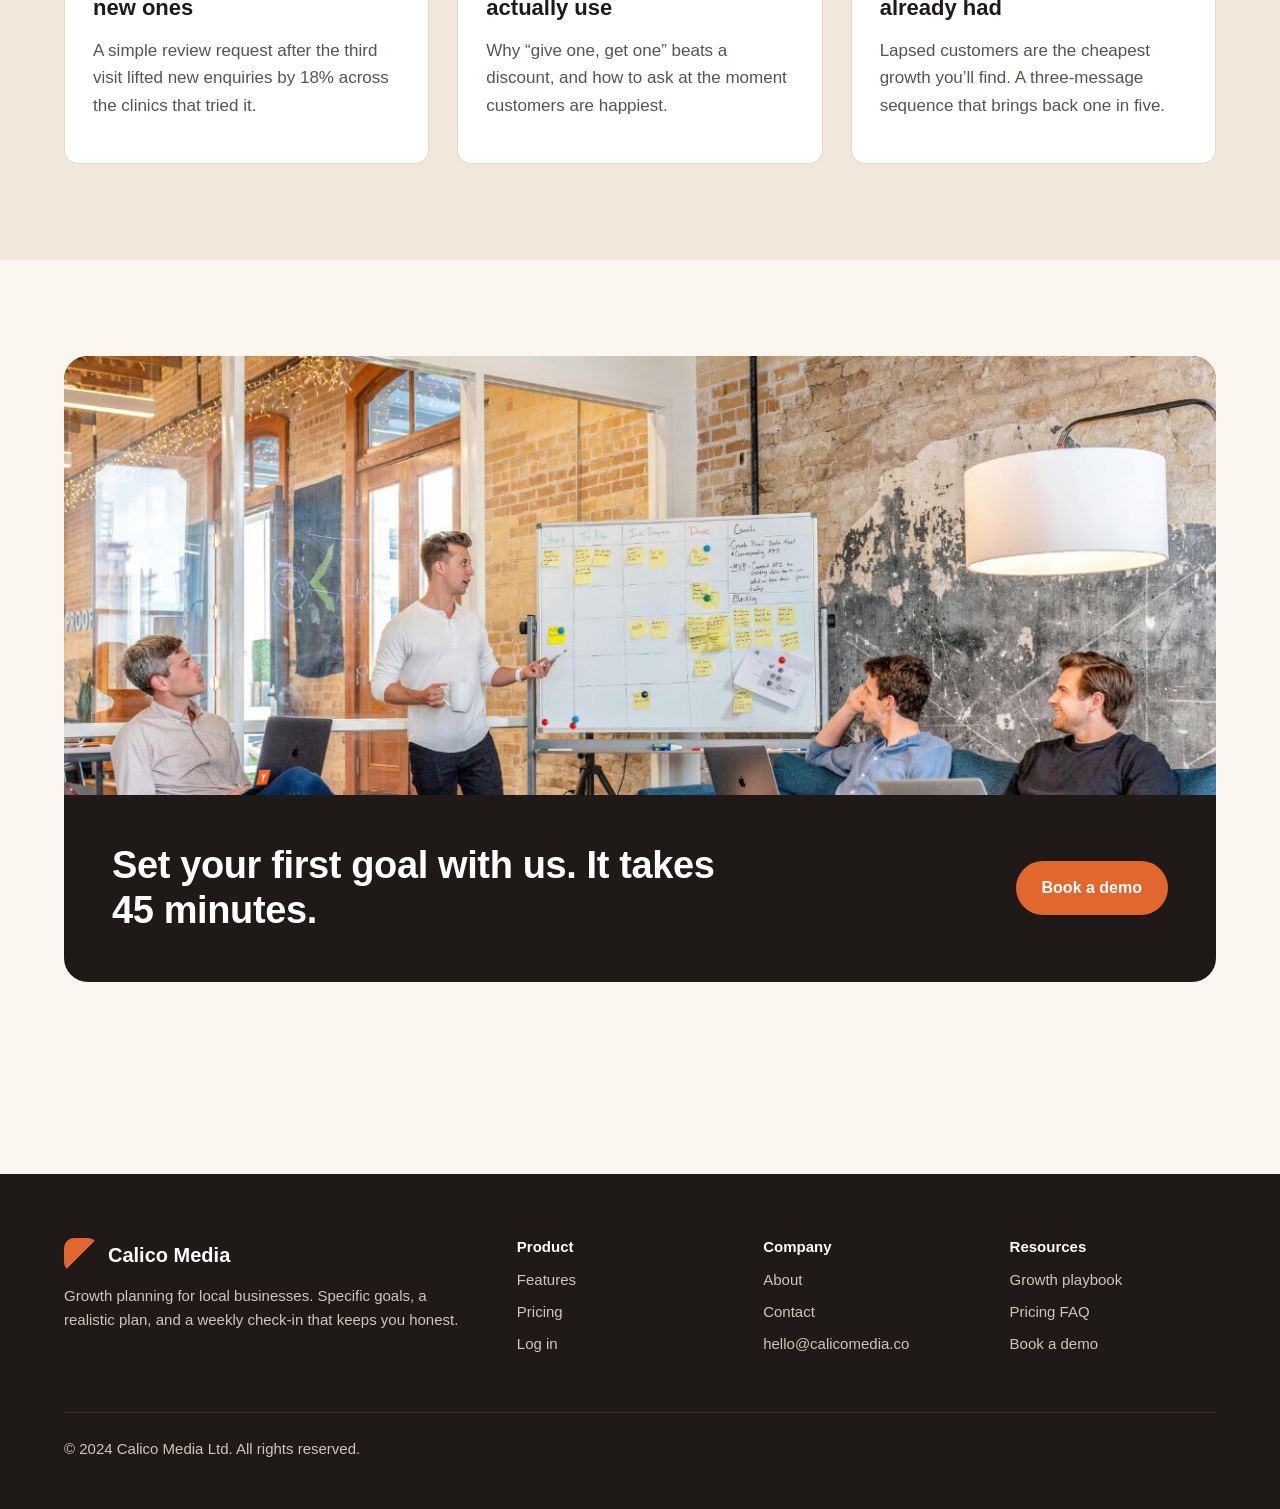
==== commit f9f840e7: "feat:additional chanages to fix page weight" ====
--- a/public/index.html
+++ b/public/index.html
@@ -5,9 +5,6 @@
   <meta name="viewport" content="width=device-width, initial-scale=1">
   <title>Calico Media | Growth planning for local businesses</title>
   <meta name="description" content="Calico helps local businesses grow their customer base with specific, measurable, realistic goals and a rapid growth plan you can run every week.">
-  <!-- <link rel="preconnect" href="https://fonts.googleapis.com"> -->
-  <!-- <link rel="preconnect" href="https://fonts.gstatic.com" crossorigin> -->
-  <!-- <link href="https://fonts.googleapis.com/css2?family=Inter:wght@100;200;300;400;500;600;700;800;900&display=swap" rel="stylesheet"> -->
   <link rel="stylesheet" href="css/styles.css">
 </head>
 <body>
@@ -81,8 +78,7 @@
             src="images/feature-goal-builder-1600.jpg" 
             srcset="images/feature-goal-builder-400.jpg 400w,
                     images/feature-goal-builder-800.jpg 800w,
-                    images/feature-goal-builder-1200.jpg 1200w,
-                    images/feature-goal-builder-1600.jpg 1600w" 
+                    images/feature-goal-builder-1200.jpg 1200w"
             sizes="(max-width: 768px) 100vw, 568px"
             loading="lazy" 
             alt="Growth charts on a laptop and phone beside a cup of tea">
@@ -119,8 +115,7 @@
             src="images/feature-monday-checkin-1600.jpg" 
             srcset="images/feature-monday-checkin-400.jpg 400w,
                     images/feature-monday-checkin-800.jpg 800w,
-                    images/feature-monday-checkin-1200.jpg 1200w,
-                    images/feature-monday-checkin-1600.jpg 1600w" 
+                    images/feature-monday-checkin-1200.jpg 1200w"
             sizes="(max-width: 768px) 100vw, 568px"
             loading="lazy" 
             alt="Checking a phone over coffee on a Monday morning">
@@ -179,8 +174,7 @@
             src="images/playbook-rebooking-1600.jpg" 
             srcset="images/playbook-rebooking-400.jpg 400w,
                     images/playbook-rebooking-800.jpg 800w,
-                    images/playbook-rebooking-1200.jpg 1200w,
-                    images/playbook-rebooking-1600.jpg 1600w"
+                    images/playbook-rebooking-1200.jpg 1200w"
             sizes="(max-width: 768px) 100vw"
             loading="lazy" 
             alt="A customer at the front desk booking her next visit">
@@ -201,8 +195,7 @@
           src="images/team-workshop-1600.jpg" 
           srcset="images/team-workshop-400.jpg 400w,
                   images/team-workshop-800.jpg 800w,
-                  images/team-workshop-1200.jpg 1200w,
-                  images/team-workshop-1600.jpg 1600w"
+                  images/team-workshop-1200.jpg 1200w"
           sizes="(max-width: 768px) 100vw"
           loading="lazy" 
           alt="The Calico Media team planning around a whiteboard">
--- a/public/css/styles.css
+++ b/public/css/styles.css
@@ -2,10 +2,18 @@
 
 @font-face {
   font-family: 'Inter';
-  src: url('/Fonts/Inter-VariableFont_opsz,wght.ttf'),
-       url('/Fonts/Inter-Italic-VariableFont_opsz,wght.ttf');
+  src: url('/Fonts/Inter-400.woff2');
   font-weight: normal;
   font-style: normal;
+  font-display: swap;
+}
+
+@font-face {
+  font-family: 'Inter';
+  src: url('/Fonts/Inter-700.woff2');
+  font-weight: bold;
+  font-style: normal;
+  font-display: swap;
 }
 
 /* Work-Experience-1\public\Fonts\Inter-VariableFont_opsz,wght.ttf */
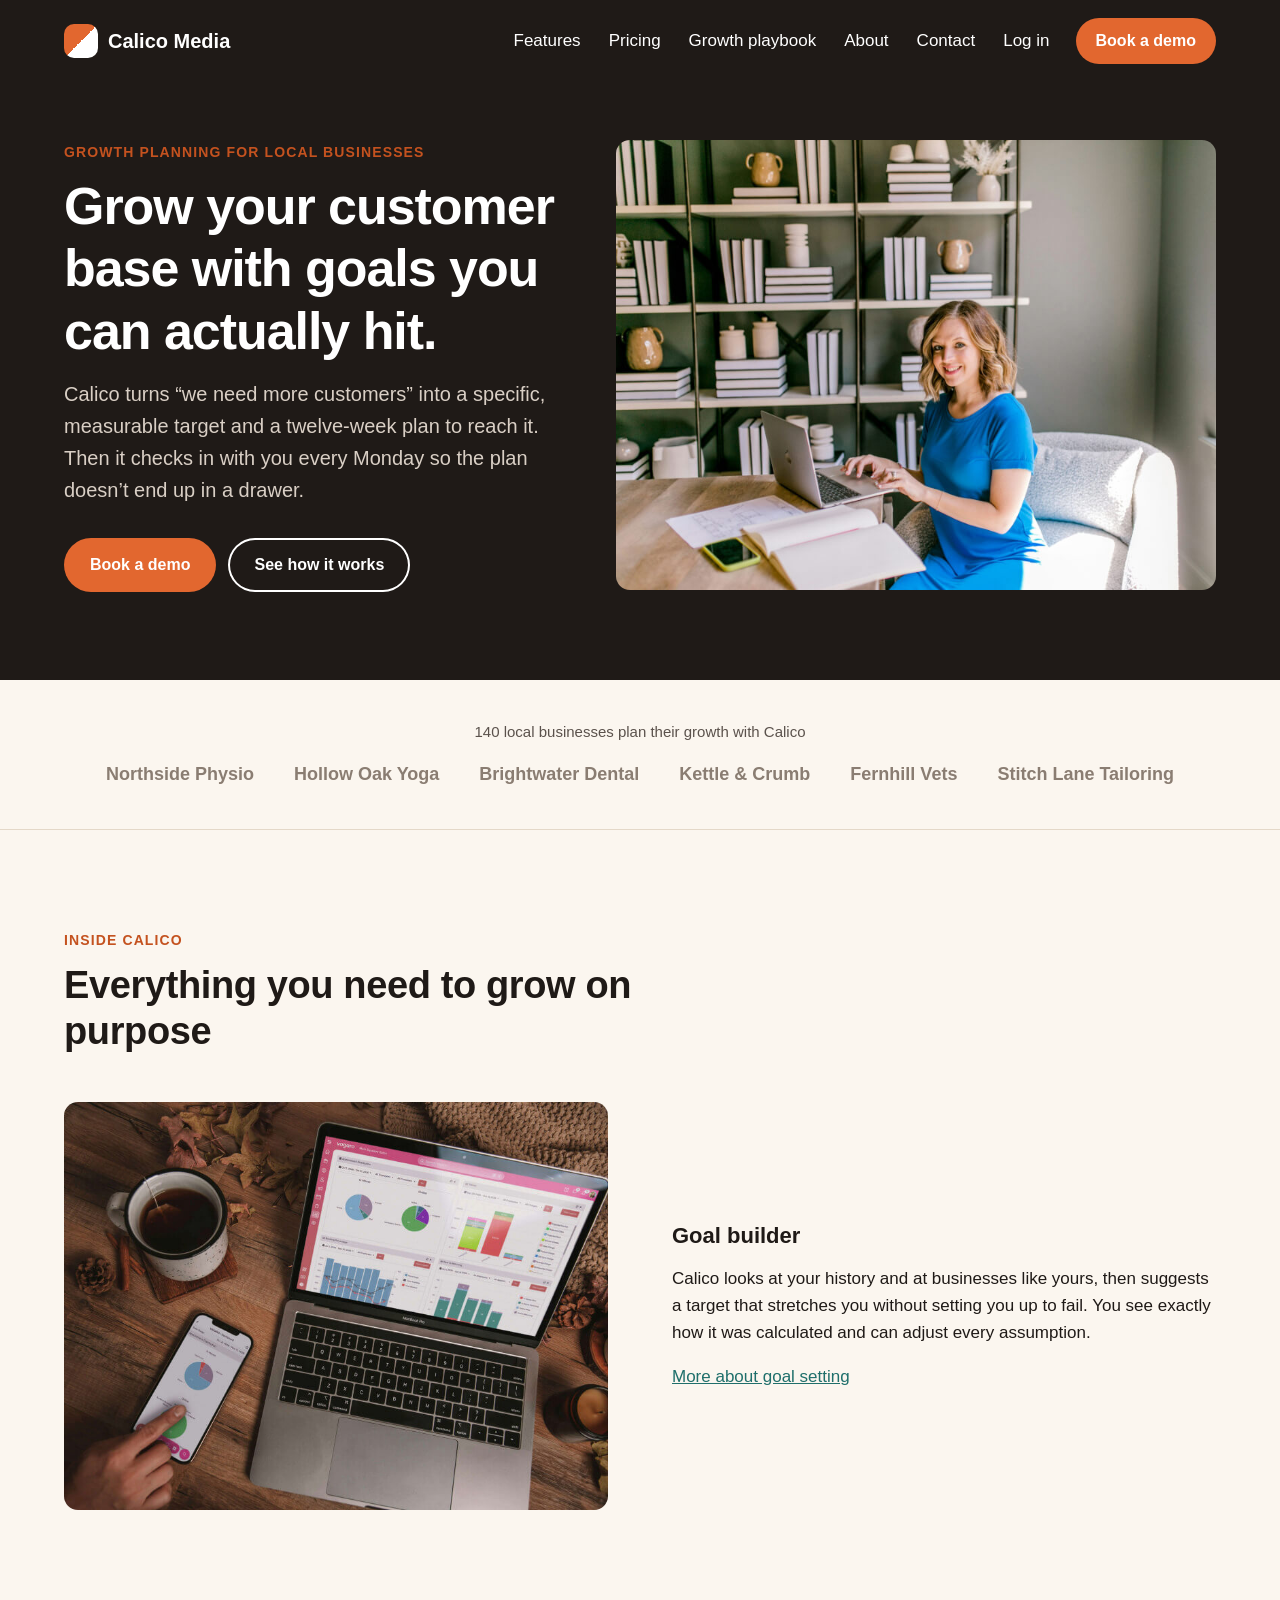
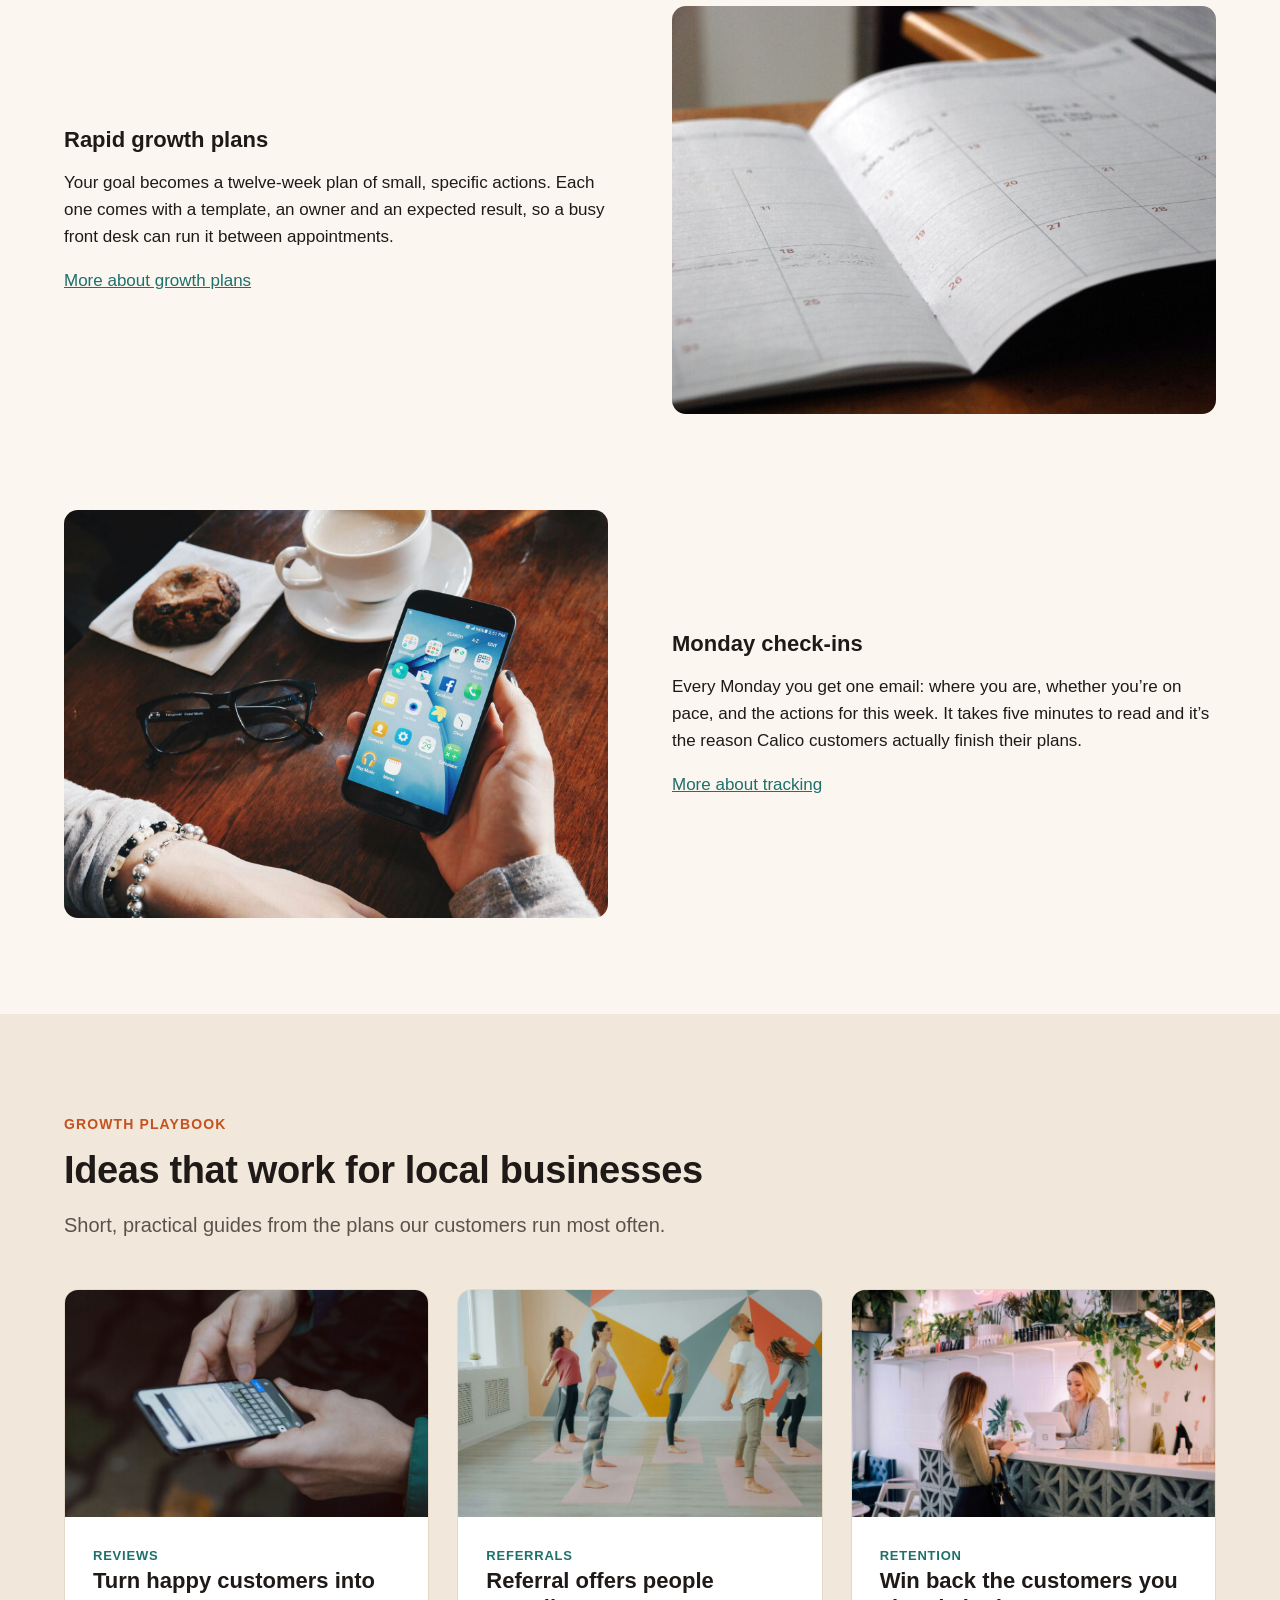
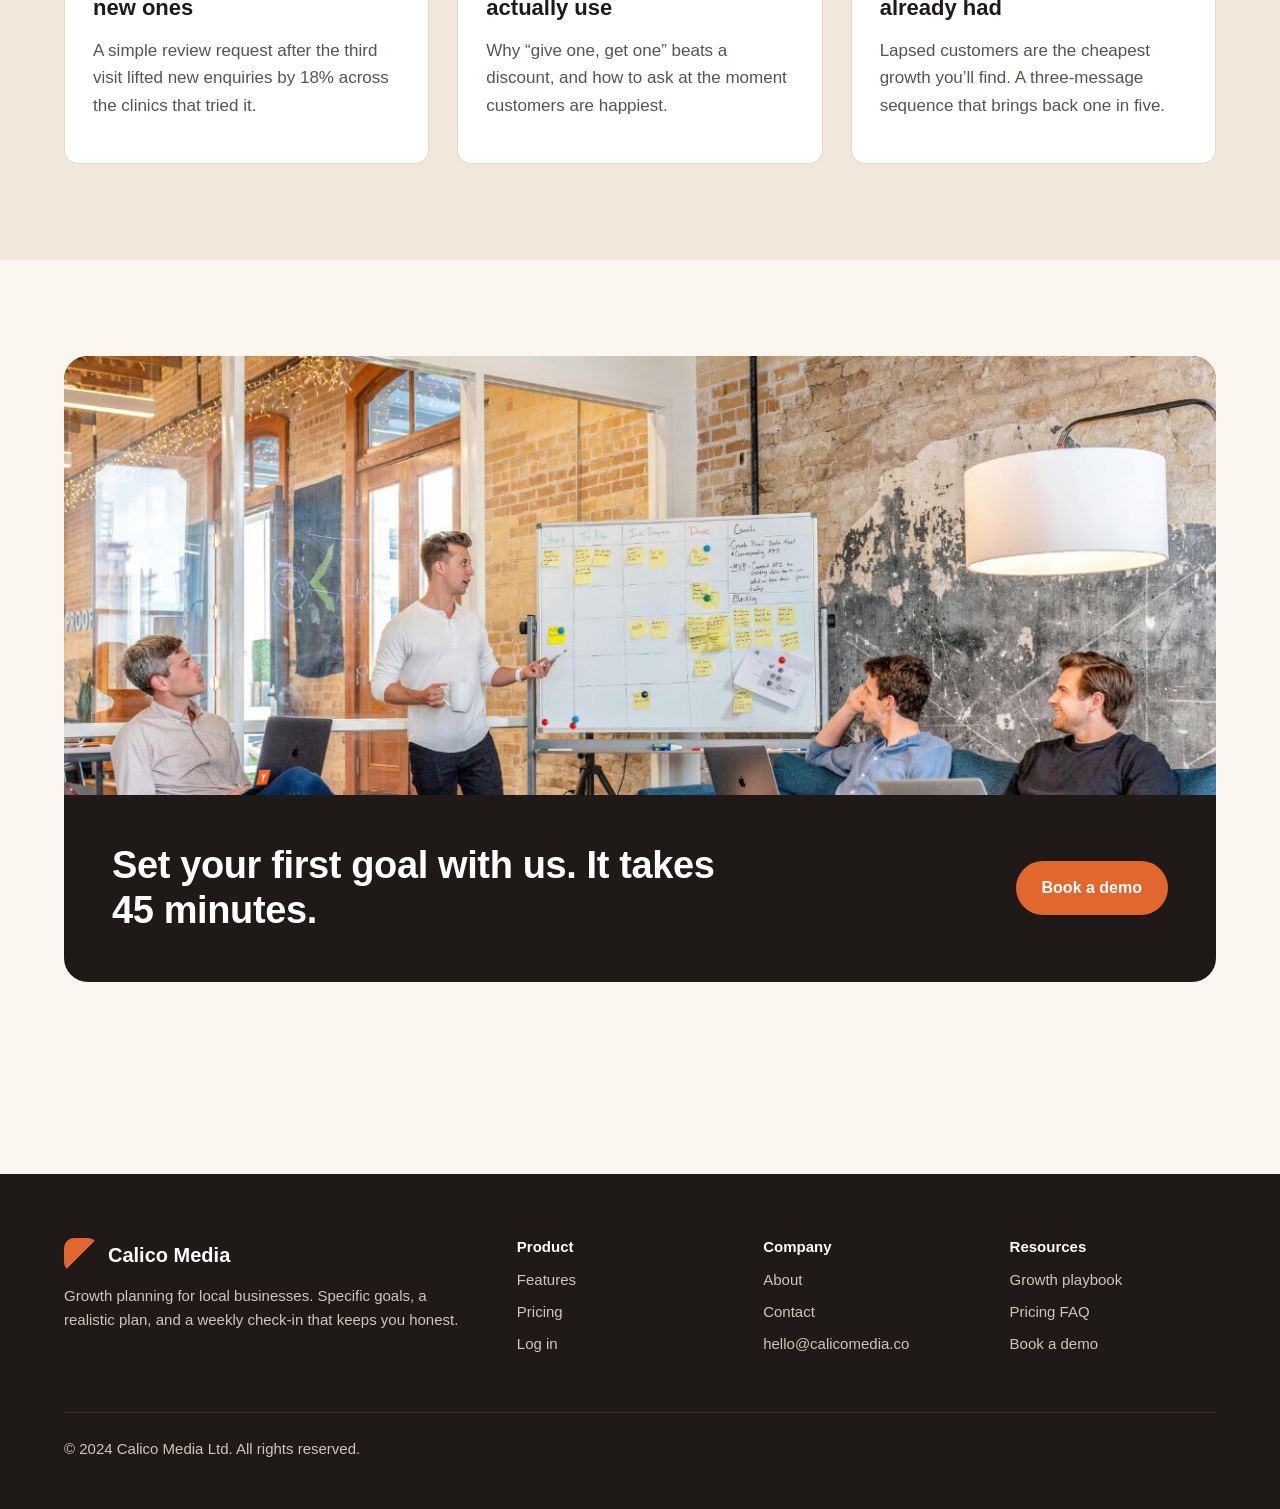
==== commit f5cac2ff: "feat:playbook img sizes" ====
--- a/public/index.html
+++ b/public/index.html
@@ -144,7 +144,7 @@
                     images/playbook-reviews-800.jpg 800w,
                     images/playbook-reviews-1200.jpg 1200w,
                     images/playbook-reviews-1600.jpg 1600w" 
-            sizes="(max-width: 768px) 100vw"
+            sizes="(max-width: 768px) 100vw, 364px"
             loading="lazy" 
             alt="A customer typing a review on their phone">
             <div class="card-body">
@@ -160,7 +160,7 @@
                     images/playbook-referrals-800.jpg 800w,
                     images/playbook-referrals-1200.jpg 1200w,
                     images/playbook-referrals-1600.jpg 1600w"
-            sizes="(max-width: 768px) 100vw"
+            sizes="(max-width: 768px) 100vw, 364px"
             loading="lazy" 
             alt="A group class stretching together in a yoga studio">
             <div class="card-body">
@@ -175,7 +175,7 @@
             srcset="images/playbook-rebooking-400.jpg 400w,
                     images/playbook-rebooking-800.jpg 800w,
                     images/playbook-rebooking-1200.jpg 1200w"
-            sizes="(max-width: 768px) 100vw"
+            sizes="(max-width: 768px) 100vw, 364px"
             loading="lazy" 
             alt="A customer at the front desk booking her next visit">
             <div class="card-body">
@@ -196,7 +196,7 @@
           srcset="images/team-workshop-400.jpg 400w,
                   images/team-workshop-800.jpg 800w,
                   images/team-workshop-1200.jpg 1200w"
-          sizes="(max-width: 768px) 100vw"
+          sizes="(max-width: 768px) 100vw, 1152px"
           loading="lazy" 
           alt="The Calico Media team planning around a whiteboard">
           <div class="cta-body">
